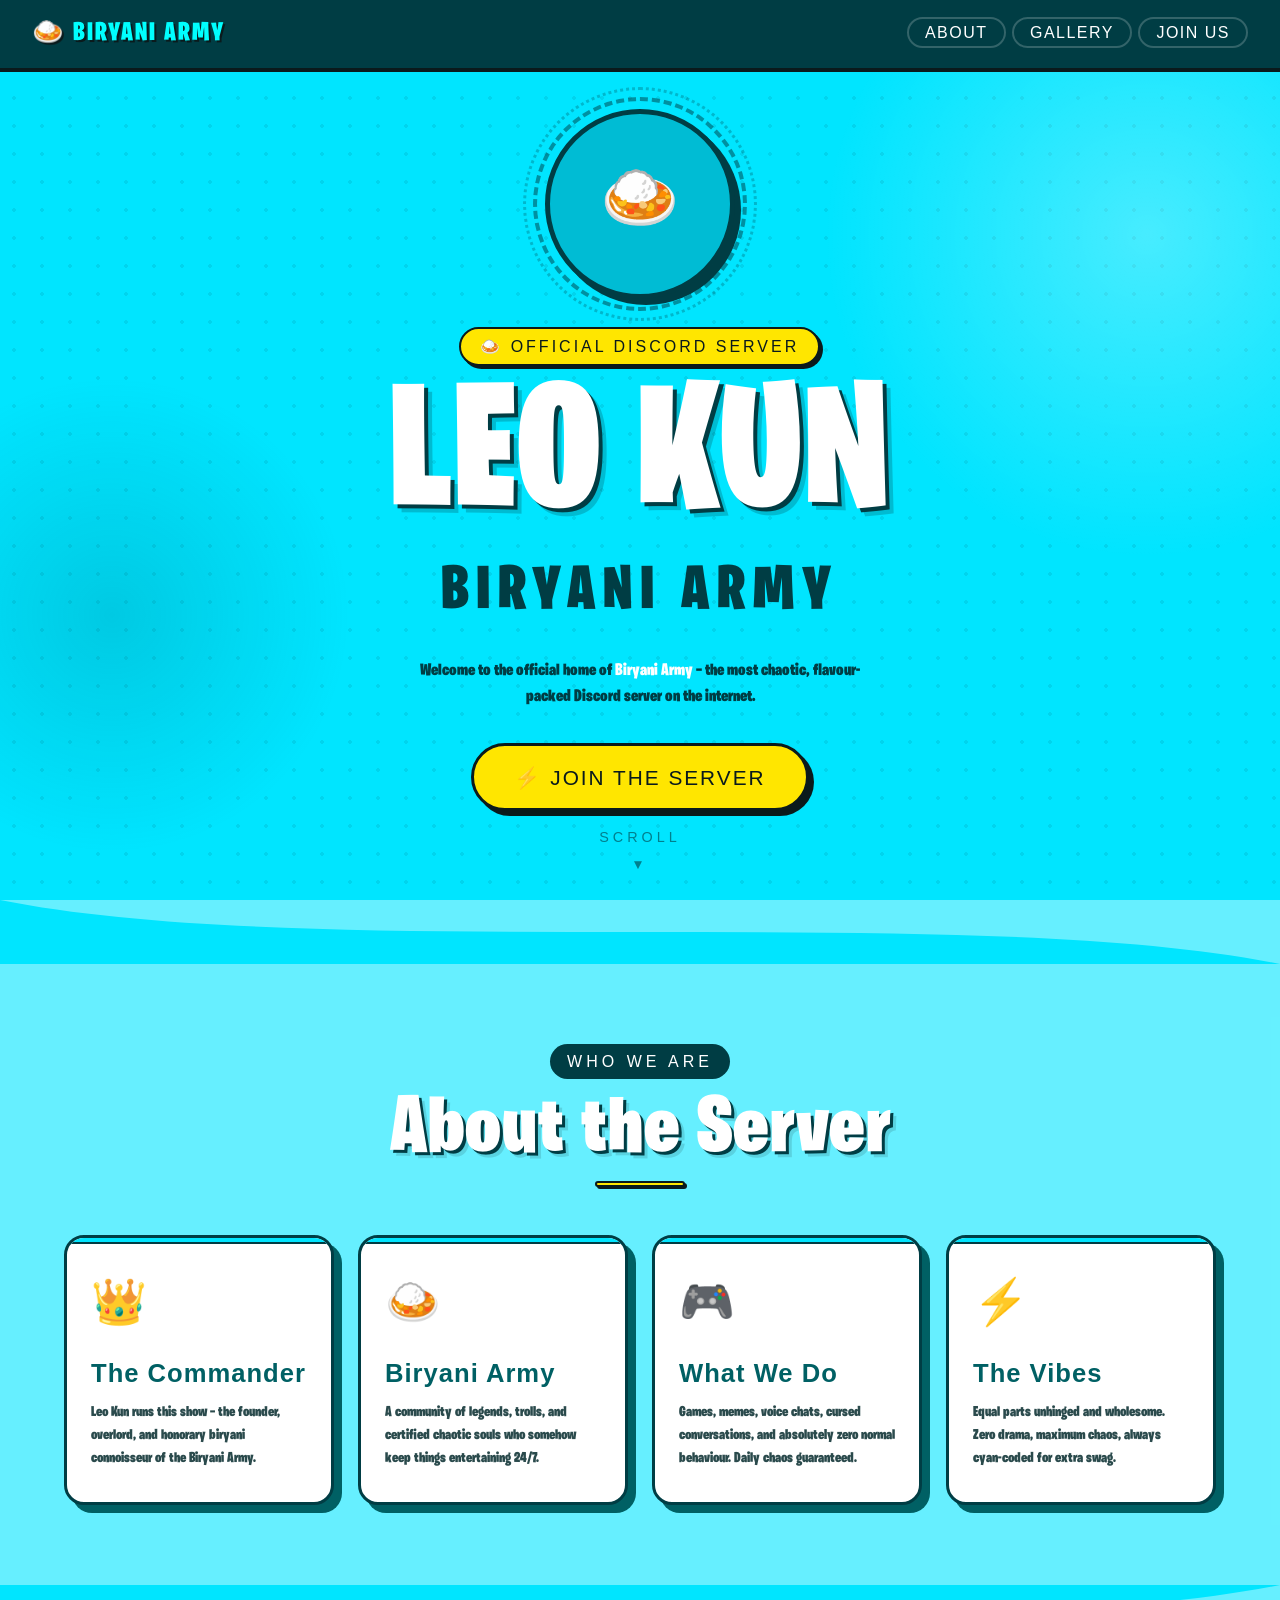
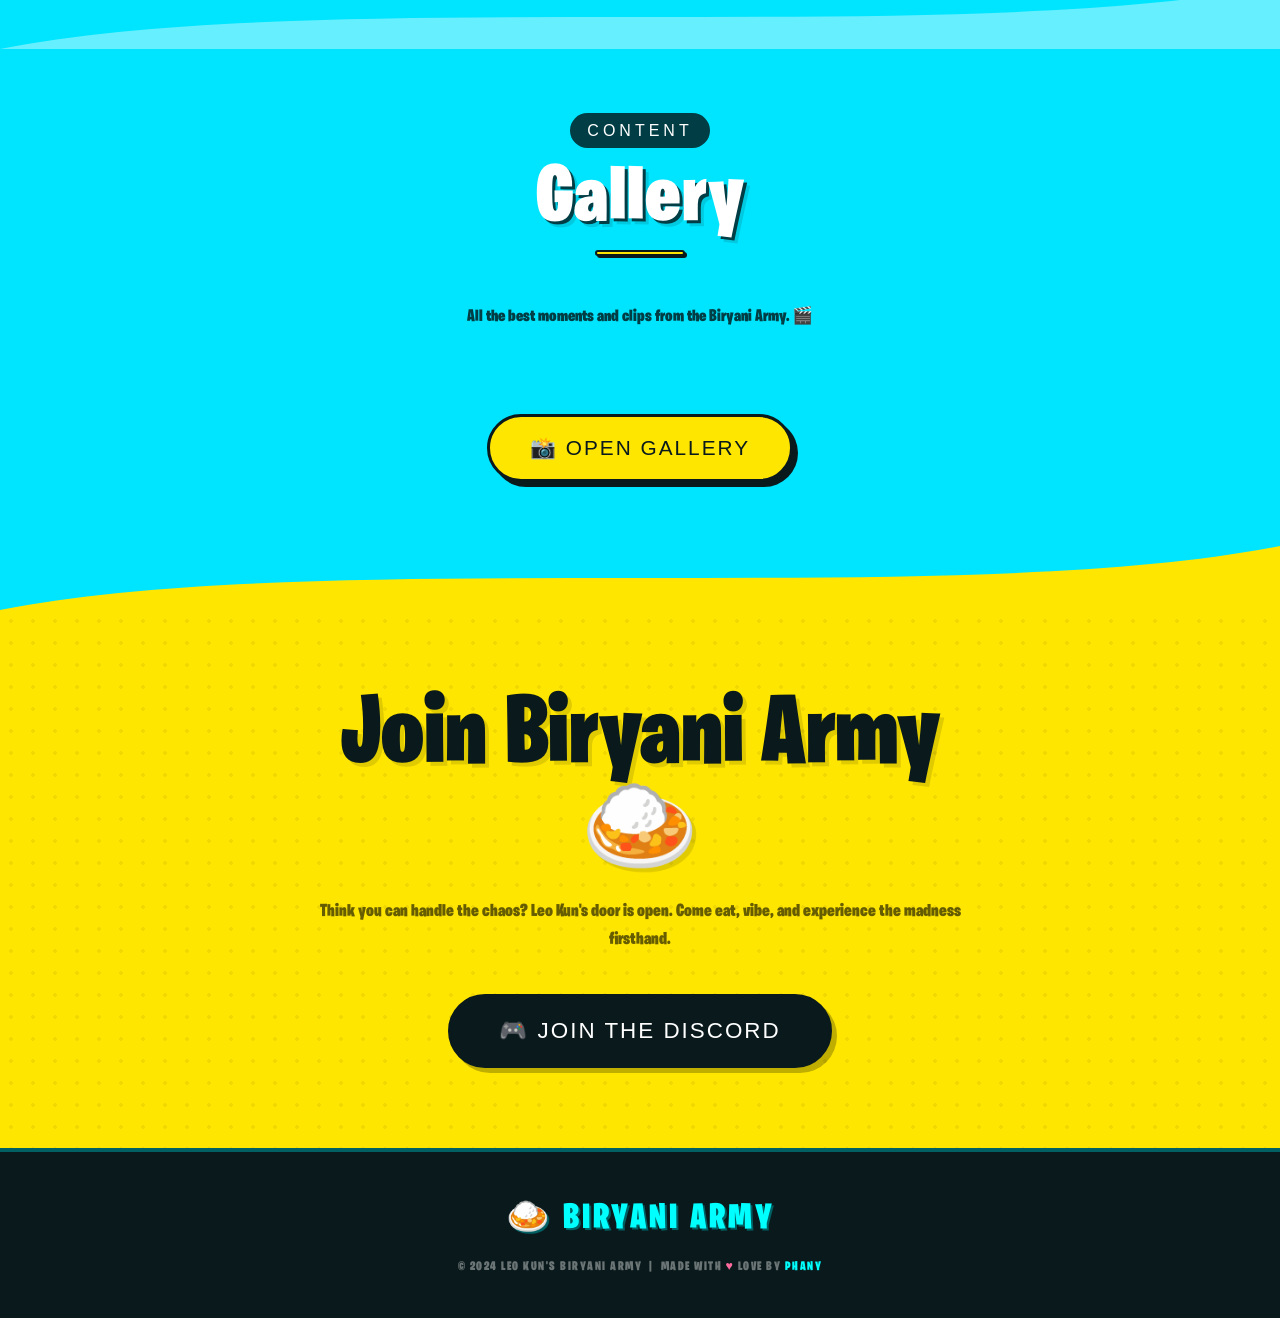
==== index.html @ 3897d091 "Add files via upload" ====
<!DOCTYPE html>
<html lang="en">
<head>
  <meta charset="UTF-8" />
  <meta name="viewport" content="width=device-width, initial-scale=1.0" />
  <title>Biryani Army — Leo Kun's Discord</title>
  <meta name="description" content="Official website of the Biryani Army Discord server, owned by Leo Kun." />
  <link rel="stylesheet" href="styles.css" />
  <link rel="icon" href="data:image/svg+xml,<svg xmlns='http://www.w3.org/2000/svg' viewBox='0 0 100 100'><text y='.9em' font-size='90'>🍛</text></svg>" />
  <style>
    h1,h2, p, a{
      font-family: "bur";
    }
  </style>
</head>
<body>

<div class="wrapper">

  <nav>
    <a href="index.html" class="nav-logo" style="font-family: bur;">🍛 BIRYANI ARMY</a>
    <ul class="nav-links">
      <li><a href="#about">About</a></li>
      <li><a href="gallery.html">Gallery</a></li>
      <li><a href="#join">Join Us</a></li>
    </ul>
    <button class="hamburger" id="hamburger" aria-label="Toggle menu">
      <span></span><span></span><span></span>
    </button>
  </nav>

  <div class="mobile-menu" id="mobileMenu">
    <a href="#about"       onclick="closeMobileMenu()">About</a>
    <a href="gallery.html" onclick="closeMobileMenu()">Gallery</a>
    <a href="#join"        onclick="closeMobileMenu()">Join Us</a>
  </div>


  <section id="hero">
    <div class="hero-avatar-wrap">
      <div class="hero-avatar-ring"  aria-hidden="true"></div>
      <div class="hero-avatar-ring2" aria-hidden="true"></div>
      <img
        class="hero-avatar"
        src="a_db7cc9156eb42a39c68ca871bf5102cb.gif"
        alt="Leo Kun"
        onerror="this.outerHTML='<div class=\'hero-avatar hero-avatar-placeholder\'>🍛</div>'"
      />
    </div>
    <span class="hero-badge">🍛 Official Discord Server</span>
    <h1 class="hero-title">LEO KUN</h1>
    <p class="hero-subtitle">Biryani Army</p>
    <p class="hero-desc">
      Welcome to the official home of <strong>Biryani Army</strong> —
      the most chaotic, flavour-packed Discord server on the internet.
    </p>
    <a href="#join" class="hero-cta">⚡ Join the Server</a>
    <div class="scroll-hint" aria-hidden="true">Scroll</div>
  </section>


  <div class="wave-sep">
    <svg viewBox="0 0 1200 60" preserveAspectRatio="none" xmlns="http://www.w3.org/2000/svg">
      <path d="M0,0 C300,60 900,0 1200,60 L1200,0 Z" fill="rgba(255,255,255,0.4)"/>
    </svg>
  </div>


  <div class="section-stripe-white">
    <section id="about" class="section-wrap">
      <div class="section-header">
        <span class="section-eyebrow">Who We Are</span>
        <h2 class="section-title">About the Server</h2>
        <span class="section-title-underline"></span>
      </div>
      <div class="about-grid">
        <div class="about-card">
          <span class="about-card-icon">👑</span>
          <h3>The Commander</h3>
          <p>Leo Kun runs this show — the founder, overlord, and honorary biryani connoisseur of the Biryani Army.</p>
        </div>
        <div class="about-card">
          <span class="about-card-icon">🍛</span>
          <h3>Biryani Army</h3>
          <p>A community of legends, trolls, and certified chaotic souls who somehow keep things entertaining 24/7.</p>
        </div>
        <div class="about-card">
          <span class="about-card-icon">🎮</span>
          <h3>What We Do</h3>
          <p>Games, memes, voice chats, cursed conversations, and absolutely zero normal behaviour. Daily chaos guaranteed.</p>
        </div>
        <div class="about-card">
          <span class="about-card-icon">⚡</span>
          <h3>The Vibes</h3>
          <p>Equal parts unhinged and wholesome. Zero drama, maximum chaos, always cyan-coded for extra swag.</p>
        </div>
      </div>
    </section>
  </div>


  <div class="wave-sep">
    <svg viewBox="0 0 1200 60" preserveAspectRatio="none" xmlns="http://www.w3.org/2000/svg">
      <path d="M0,60 C300,0 900,60 1200,0 L1200,60 Z" fill="rgba(255,255,255,0.4)"/>
    </svg>
  </div>


  <section id="gallery-cta" class="section-wrap" style="text-align:center; padding:4rem 1.5rem;">
    <div class="section-header">
      <span class="section-eyebrow">Content</span>
      <h2 class="section-title">Gallery</h2>
      <span class="section-title-underline"></span>
    </div>
    <p>All the best moments and clips from the Biryani Army. 🎬</p>
    <br/><br/>
    <a href="gallery.html" class="hero-cta" style="animation:none;">📸 Open Gallery</a>
  </section>


  <div class="wave-sep">
    <svg viewBox="0 0 1200 60" preserveAspectRatio="none" xmlns="http://www.w3.org/2000/svg">
      <path d="M0,60 C300,0 900,60 1200,0 L1200,60 Z" fill="#FFE600"/>
    </svg>
  </div>


  <div class="join-section">
    <section id="join">
      <div class="join-box">
        <h2>Join Biryani Army 🍛</h2>
        <p>Think you can handle the chaos? Leo Kun's door is open. Come eat, vibe, and experience the madness firsthand.</p>
        <a href="https://discord.gg/u4m7vjTey6" class="btn-discord" target="_blank" rel="noopener noreferrer">
          🎮 Join the Discord
        </a>
      </div>
    </section>
  </div>


  <footer>
    <div class="footer-inner">
      <p class="footer-logo">🍛 BIRYANI ARMY</p>
      <p class="footer-credit">
        &copy; <span id="footer-year">2024</span> Leo Kun's Biryani Army &nbsp;|&nbsp;
        Made with <span class="heart">♥</span> love by <span class="name">Phany</span>
      </p>
    </div>
  </footer>

</div>

<script src="scripts.js"></script>
<script>
  const btn  = document.getElementById('hamburger');
  const menu = document.getElementById('mobileMenu');
  btn.addEventListener('click', () => { btn.classList.toggle('open'); menu.classList.toggle('open'); });
  function closeMobileMenu() { btn.classList.remove('open'); menu.classList.remove('open'); }
</script>
</body>
</html>
---- styles.css ----
/* ============================================
   BIRYANI ARMY — Leo Kun's Discord Server
   Made with love by Phany
   ============================================ */

@import url('https://fonts.googleapis.com/css2?family=Nunito:wght@400;600;700;800;900&display=swap');

/* Burbank Big Condensed — user's self-hosted font */
@font-face {
  font-family: 'Burbank';
  src: url('bur.woff2') format('woff2'),
       url('bur.woff')  format('woff'),
       url('bur.ttf')   format('truetype');
  font-weight: normal;
  font-style: normal;
  font-display: swap;
}

:root {
  --cyan-bg:      #00E5FF;
  --cyan-bright:  #00FFFF;
  --cyan-mid:     #00BCD4;
  --cyan-deep:    #0097A7;
  --cyan-darker:  #006064;
  --cyan-darkest: #003D44;
  --white:        #FFFFFF;
  --black:        #0A1A1C;
  --yellow:       #FFE600;
  --red:          #FF2D55;

  --font-display: 'Burbank', 'Bebas Neue', sans-serif;
  --font-body:    'Nunito', sans-serif;
}

*, *::before, *::after { box-sizing: border-box; margin: 0; padding: 0; }
html { scroll-behavior: smooth; }

body {
  background-color: var(--cyan-bg);
  color: var(--black);
  font-family: var(--font-body);
  line-height: 1.6;
  overflow-x: hidden;
}

body::before {
  content: '';
  position: fixed;
  inset: 0;
  background-image: radial-gradient(circle, rgba(0,0,0,0.07) 2px, transparent 2px);
  background-size: 28px 28px;
  pointer-events: none;
  z-index: 0;
}

::-webkit-scrollbar { width: 10px; }
::-webkit-scrollbar-track { background: var(--cyan-mid); }
::-webkit-scrollbar-thumb { background: var(--cyan-darkest); border-radius: 999px; border: 2px solid var(--cyan-mid); }

.wrapper { position: relative; z-index: 1; }

/* ── NAV ── */
nav {
  position: fixed;
  top: 0; left: 0; right: 0;
  z-index: 1000;
  display: flex;
  align-items: center;
  justify-content: space-between;
  padding: 0 2rem;
  height: 68px;
  background: var(--cyan-darkest);
  box-shadow: 0 4px 0 var(--black);
}

.nav-logo {
  font-family: var(--font-display);
  font-size: 1.6rem;
  color: var(--cyan-bright);
  text-decoration: none;
  letter-spacing: 2px;
  text-shadow: 2px 2px 0 var(--black);
  transition: color 0.2s, transform 0.2s;
  white-space: nowrap;
}
.nav-logo:hover { color: var(--yellow); transform: scale(1.05) rotate(-1deg); }

.nav-links { display: flex; gap: 0.4rem; list-style: none; justify-content: flex-end; flex-wrap: wrap; }
.nav-links a {
  font-family: var(--font-display);
  font-size: 1rem;
  color: var(--white);
  text-decoration: none;
  letter-spacing: 1.5px;
  text-transform: uppercase;
  padding: 0.3rem 1rem;
  border-radius: 999px;
  border: 2px solid rgba(255,255,255,0.2);
  transition: all 0.2s;
  white-space: nowrap;
}
.nav-links a:hover {
  background: var(--cyan-bright);
  color: var(--black);
  border-color: var(--cyan-bright);
  transform: translateY(-2px) rotate(-1deg);
  box-shadow: 2px 2px 0 var(--black);
}

.hamburger { display: none; flex-direction: column; gap: 5px; cursor: pointer; padding: 6px; background: none; border: none; }
.hamburger span { display: block; width: 26px; height: 3px; background: var(--white); border-radius: 3px; transition: all 0.3s; }
.hamburger.open span:nth-child(1) { transform: translateY(8px) rotate(45deg); }
.hamburger.open span:nth-child(2) { opacity: 0; }
.hamburger.open span:nth-child(3) { transform: translateY(-8px) rotate(-45deg); }

.mobile-menu {
  display: none;
  position: fixed;
  top: 68px; left: 0; right: 0;
  background: var(--cyan-darkest);
  z-index: 999;
  padding: 1.5rem;
  border-bottom: 4px solid var(--black);
  flex-direction: column;
  gap: 0.75rem;
}
.mobile-menu.open { display: flex; }
.mobile-menu a {
  font-family: var(--font-display);
  font-size: 1.4rem;
  color: var(--white);
  text-decoration: none;
  text-transform: uppercase;
  letter-spacing: 2px;
  padding: 0.75rem 1rem;
  border-radius: 12px;
  border: 2px solid rgba(255,255,255,0.15);
  transition: all 0.2s;
}
.mobile-menu a:hover { background: var(--cyan-bright); color: var(--black); border-color: var(--cyan-bright); }

/* ── HERO ── */
#hero {
  min-height: 100vh;
  padding: 100px 1.5rem 5rem;
  display: flex;
  flex-direction: column;
  align-items: center;
  justify-content: center;
  text-align: center;
  position: relative;
  overflow: hidden;
}
#hero::before, #hero::after { content: ''; position: absolute; border-radius: 50%; pointer-events: none; }
#hero::before {
  width: clamp(250px, 55vw, 650px); height: clamp(250px, 55vw, 650px);
  background: radial-gradient(circle, rgba(255,255,255,0.28) 0%, transparent 70%);
  top: -10%; right: -15%;
  animation: blobFloat 6s ease-in-out infinite;
}
#hero::after {
  width: clamp(180px, 38vw, 480px); height: clamp(180px, 38vw, 480px);
  background: radial-gradient(circle, rgba(0,80,100,0.18) 0%, transparent 70%);
  bottom: 5%; left: -10%;
  animation: blobFloat 8s ease-in-out infinite reverse;
}
@keyframes blobFloat { 0%,100% { transform: translateY(0) scale(1); } 50% { transform: translateY(-20px) scale(1.05); } }

.hero-avatar-wrap {
  position: relative;
  width: clamp(130px, 30vw, 190px); height: clamp(130px, 30vw, 190px);
  margin: 0 auto 1.75rem;
}
.hero-avatar-ring  { position: absolute; inset: -12px; border-radius: 50%; border: 4px dashed var(--cyan-darkest); opacity: 0.5; animation: spinRing 8s linear infinite; }
.hero-avatar-ring2 { position: absolute; inset: -22px; border-radius: 50%; border: 3px dotted rgba(0,0,0,0.2); animation: spinRing 12s linear infinite reverse; }
@keyframes spinRing { to { transform: rotate(360deg); } }

.hero-avatar {
  width: 100%; height: 100%;
  border-radius: 50%; object-fit: cover;
  border: 5px solid var(--cyan-darkest);
  box-shadow: 6px 6px 0 var(--cyan-darkest);
  display: block;
}
.hero-avatar-placeholder {
  width: 100%; height: 100%; border-radius: 50%;
  background: var(--cyan-mid); border: 5px solid var(--cyan-darkest);
  box-shadow: 6px 6px 0 var(--cyan-darkest);
  display: flex; align-items: center; justify-content: center;
  font-size: clamp(2.5rem, 8vw, 4rem);
}

.hero-badge {
  display: inline-block;
  font-family: var(--font-display);
  font-size: 1rem;
  letter-spacing: 3px;
  text-transform: uppercase;
  background: var(--yellow);
  color: var(--black);
  padding: 0.3rem 1.2rem;
  border-radius: 999px;
  border: 2px solid var(--black);
  box-shadow: 3px 3px 0 var(--black);
  margin-bottom: 1rem;
  animation: bounceIn 0.6s cubic-bezier(.36,.07,.19,.97) both;
}
@keyframes bounceIn {
  0%   { transform: scale(0.3) rotate(-8deg); opacity: 0; }
  60%  { transform: scale(1.1) rotate(2deg); opacity: 1; }
  100% { transform: scale(1) rotate(0); }
}

.hero-title {
  font-family: var(--font-display);
  font-size: clamp(4rem, 18vw, 11rem);
  color: var(--white);
  line-height: 0.9;
  letter-spacing: 2px;
  text-shadow: 4px 4px 0 var(--cyan-darkest), 8px 8px 0 rgba(0,0,0,0.18);
  margin-bottom: 0.25rem;
  animation: titleSlam 0.5s cubic-bezier(.36,.07,.19,.97) 0.2s both;
}
@keyframes titleSlam { from { transform: scale(1.3) translateY(-20px); opacity: 0; } to { transform: scale(1) translateY(0); opacity: 1; } }

.hero-subtitle {
  font-family: var(--font-display);
  font-size: clamp(1.4rem, 6vw, 3.8rem);
  color: var(--cyan-darkest);
  letter-spacing: 8px;
  text-transform: uppercase;
  margin-bottom: 1rem;
  opacity: 0.85;
  animation: fadeUp 0.6s ease 0.4s both;
}

.hero-desc {
  font-family: var(--font-body);
  font-size: clamp(0.85rem, 2.5vw, 1.05rem);
  font-weight: 600;
  color: var(--cyan-darkest);
  max-width: 480px;
  margin: 0 auto 2rem;
  animation: fadeUp 0.6s ease 0.5s both;
}
.hero-desc strong { color: var(--white); }

@keyframes fadeUp { from { transform: translateY(20px); opacity: 0; } to { transform: translateY(0); opacity: 1; } }

.hero-cta {
  display: inline-flex;
  align-items: center;
  gap: 0.6rem;
  padding: 0.9rem 2.5rem;
  font-family: var(--font-display);
  font-size: 1.3rem;
  letter-spacing: 2px;
  text-transform: uppercase;
  color: var(--black);
  background: var(--yellow);
  border: 3px solid var(--black);
  border-radius: 999px;
  text-decoration: none;
  box-shadow: 5px 5px 0 var(--black);
  transition: transform 0.15s, box-shadow 0.15s;
  animation: fadeUp 0.6s ease 0.6s both;
}
.hero-cta:hover  { transform: translate(-2px,-2px); box-shadow: 8px 8px 0 var(--black); }
.hero-cta:active { transform: translate(2px,2px);   box-shadow: 2px 2px 0 var(--black); }

.scroll-hint {
  position: absolute;
  bottom: 1.5rem; left: 50%;
  transform: translateX(-50%);
  display: flex; flex-direction: column; align-items: center; gap: 0.3rem;
  font-family: var(--font-display);
  font-size: 0.9rem;
  letter-spacing: 4px;
  text-transform: uppercase;
  color: var(--cyan-darkest);
  opacity: 0.6;
  animation: bobble 2s ease-in-out infinite;
}
.scroll-hint::after { content: '▼'; font-size: 0.85rem; }
@keyframes bobble { 0%,100% { transform: translateX(-50%) translateY(0); } 50% { transform: translateX(-50%) translateY(7px); } }

/* ── SECTION SHARED ── */
.section-wrap { padding: 5rem 1.5rem; max-width: 1200px; margin: 0 auto; }
.section-header { text-align: center; margin-bottom: 3rem; }

.section-eyebrow {
  display: inline-block;
  font-family: var(--font-display);
  font-size: 1rem;
  letter-spacing: 4px;
  text-transform: uppercase;
  color: var(--white);
  background: var(--cyan-darkest);
  padding: 0.3rem 1.1rem;
  border-radius: 999px;
  margin-bottom: 0.75rem;
}

.section-title {
  font-family: var(--font-display);
  font-size: clamp(2.4rem, 8vw, 5rem);
  color: var(--white);
  text-shadow: 3px 3px 0 var(--cyan-darkest), 6px 6px 0 rgba(0,0,0,0.12);
  line-height: 1;
  letter-spacing: 1px;
}

.section-title-underline {
  display: block;
  margin: 0.6rem auto 0;
  width: clamp(60px, 15%, 90px);
  height: 6px;
  background: var(--yellow);
  border: 2px solid var(--black);
  border-radius: 999px;
  box-shadow: 2px 2px 0 var(--black);
}

.wave-sep { width: 100%; overflow: hidden; line-height: 0; }
.wave-sep svg { display: block; width: 100%; height: clamp(35px, 5vw, 70px); }
.section-stripe-white { background: rgba(255,255,255,0.4); }

/* ── ABOUT CARDS ── */
.about-grid { display: grid; grid-template-columns: repeat(auto-fit, minmax(220px, 1fr)); gap: 1.5rem; }
.about-card {
  background: var(--white);
  border: 3px solid var(--cyan-darkest);
  border-radius: 20px;
  padding: 2rem 1.5rem;
  box-shadow: 8px 8px 0 var(--cyan-darker);
  transition: transform 0.2s, box-shadow 0.2s;
  position: relative; overflow: hidden;
}
.about-card::before {
  content: ''; position: absolute; top: 0; left: 0; right: 0;
  height: 6px; background: var(--cyan-bg); border-bottom: 2px solid var(--cyan-darkest);
}
.about-card:hover { transform: translate(-4px,-4px) rotate(-1deg); box-shadow: 10px 10px 0 var(--cyan-darkest); }

.about-card-icon { font-size: 2.8rem; display: block; margin-bottom: 0.75rem; animation: iconWiggle 4s ease-in-out infinite; }
@keyframes iconWiggle { 0%,85%,100% { transform: rotate(0); } 92% { transform: rotate(-12deg) scale(1.1); } }

.about-card h3 {
  font-family: var(--font-display);
  font-size: 1.6rem;
  color: var(--cyan-darker);
  letter-spacing: 1px;
  margin-bottom: 0.4rem;
}
.about-card p { font-family: var(--font-body); font-size: 0.9rem; font-weight: 600; color: #2a4a4c; }

/* ── GALLERY CTA (index page) ── */
#gallery-cta { text-align: center; padding: 4rem 1.5rem; }
#gallery-cta p { font-family: var(--font-body); font-weight: 700; color: var(--cyan-darkest); margin-bottom: 2rem; font-size: 1.05rem; }

/* ── JOIN ── */
.join-section { background: var(--yellow); position: relative; overflow: hidden; }
.join-section::before {
  content: ''; position: absolute; inset: 0;
  background-image: radial-gradient(circle, rgba(0,0,0,0.06) 2px, transparent 2px);
  background-size: 22px 22px;
}
.join-box { position: relative; z-index: 1; text-align: center; padding: 5rem 1.5rem; max-width: 700px; margin: 0 auto; }
.join-box h2 {
  font-family: var(--font-display);
  font-size: clamp(2.5rem, 9vw, 6rem);
  color: var(--black);
  text-shadow: 4px 4px 0 rgba(0,0,0,0.12);
  line-height: 1; margin-bottom: 1rem;
}
.join-box p { font-family: var(--font-body); font-size: clamp(0.9rem, 2.5vw, 1.1rem); font-weight: 700; color: rgba(0,0,0,0.6); margin-bottom: 2.5rem; }

.btn-discord {
  display: inline-flex; align-items: center; gap: 0.7rem;
  padding: 1rem 3rem;
  font-family: var(--font-display);
  font-size: 1.4rem;
  letter-spacing: 2px;
  text-transform: uppercase;
  color: var(--white);
  background: var(--black);
  border: 3px solid var(--black);
  border-radius: 999px;
  text-decoration: none;
  box-shadow: 5px 5px 0 rgba(0,0,0,0.25);
  transition: transform 0.15s, box-shadow 0.15s, background 0.15s;
}
.btn-discord:hover { background: var(--cyan-darker); transform: translate(-3px,-3px); box-shadow: 8px 8px 0 rgba(0,0,0,0.25); }
.btn-discord:active { transform: translate(2px,2px); box-shadow: 2px 2px 0 rgba(0,0,0,0.25); }

/* ── FOOTER ── */
footer { background: var(--black); padding: 2.5rem 1.5rem; text-align: center; border-top: 4px solid var(--cyan-darker); position: relative; z-index: 1; }
.footer-inner { max-width: 800px; margin: 0 auto; display: flex; flex-direction: column; align-items: center; gap: 0.6rem; }
.footer-logo { font-family: var(--font-display); font-size: 2.2rem; color: var(--cyan-bright); text-shadow: 2px 2px 0 var(--cyan-darker); letter-spacing: 3px; }
.footer-credit { font-family: var(--font-body); font-weight: 700; font-size: 0.78rem; letter-spacing: 1.5px; color: rgba(255,255,255,0.4); text-transform: uppercase; }
.footer-credit .name { color: var(--cyan-bright); font-weight: 900; }
.footer-credit .heart { color: #ff6b9d; display: inline-block; animation: heartbeat 1.2s ease-in-out infinite; }
@keyframes heartbeat { 0%,100% { transform: scale(1); } 50% { transform: scale(1.4); } }

/* ── GALLERY PAGE ── */
.gallery-page-hero { padding: 120px 1.5rem 3rem; text-align: center; }
.gallery-page-hero .section-title { font-size: clamp(3rem, 10vw, 7rem); }

.back-btn {
  display: inline-flex; align-items: center; gap: 0.5rem;
  margin-top: 1.5rem;
  padding: 0.65rem 1.8rem;
  font-family: var(--font-display);
  font-size: 1.1rem;
  letter-spacing: 1.5px;
  text-transform: uppercase;
  color: var(--black);
  background: var(--white);
  border: 3px solid var(--cyan-darkest);
  border-radius: 999px;
  text-decoration: none;
  box-shadow: 4px 4px 0 var(--cyan-darkest);
  transition: transform 0.15s, box-shadow 0.15s;
}
.back-btn:hover { transform: translate(-2px,-2px); box-shadow: 6px 6px 0 var(--cyan-darkest); }

.gallery-full { max-width: 1300px; margin: 0 auto; padding: 1rem 1.5rem 5rem; }

/* ── IMAGE GALLERY GRID ── */
.gallery-grid { display: grid; grid-template-columns: repeat(auto-fill, minmax(280px, 1fr)); gap: 1.75rem; }

.gallery-item {
  background: var(--white);
  border: 3px solid var(--cyan-darkest);
  border-radius: 16px;
  overflow: hidden;
  box-shadow: 8px 8px 0 var(--cyan-darker);
  transition: transform 0.2s, box-shadow 0.2s;
}
.gallery-item:hover { transform: translate(-4px,-4px) rotate(1deg); box-shadow: 10px 10px 0 var(--cyan-darkest); }

.gallery-item img {
  width: 100%;
  aspect-ratio: 16/10;
  object-fit: cover;
  display: block;
  border-bottom: 3px solid var(--cyan-darkest);
}

.gallery-item .img-label {
  padding: 0.9rem 1.1rem;
  font-family: var(--font-display);
  font-size: 1.1rem;
  letter-spacing: 1px;
  color: var(--cyan-darkest);
  background: #eefeff;
  display: flex;
  align-items: center;
  gap: 0.5rem;
}
.gallery-item .img-label::before {
  content: '📸';
  font-size: 0.9rem;
  flex-shrink: 0;
}

/* ── SCROLL REVEAL ── */
.reveal-hidden { opacity: 0; transform: translateY(32px) scale(0.97); transition: opacity 0.5s ease, transform 0.5s ease; }
.revealed { opacity: 1; transform: translateY(0) scale(1); }

/* ── RESPONSIVE TABLET ≤ 900px ── */
@media (max-width: 900px) {
  .nav-links  { display: none; }
  .hamburger  { display: flex; }
  .about-grid { grid-template-columns: repeat(2, 1fr); }
  .gallery-grid { grid-template-columns: repeat(2, 1fr); }
}

/* ── RESPONSIVE MOBILE ≤ 600px ── */
@media (max-width: 600px) {
  nav { padding: 0 1rem; height: 60px; }
  .mobile-menu { top: 60px; }
  .section-wrap { padding: 3.5rem 1rem; }
  .about-grid   { grid-template-columns: 1fr; }
  .gallery-grid { grid-template-columns: 1fr; }
  .join-box     { padding: 3.5rem 1rem; }
  .hero-cta     { padding: 0.8rem 1.8rem; font-size: 1.1rem; }
}

/* ── RESPONSIVE SMALL ≤ 380px ── */
@media (max-width: 380px) {
  .hero-badge { font-size: 0.8rem; }
}

@font-face {
  font-family: "bur";
  src: url("burbankbigcondensed_black.otf") format("opentype");
  font-weight: normal;
  font-style: normal;
}


body, h1,h2, p {
  font-family: "bur", sans-serif !important;
}
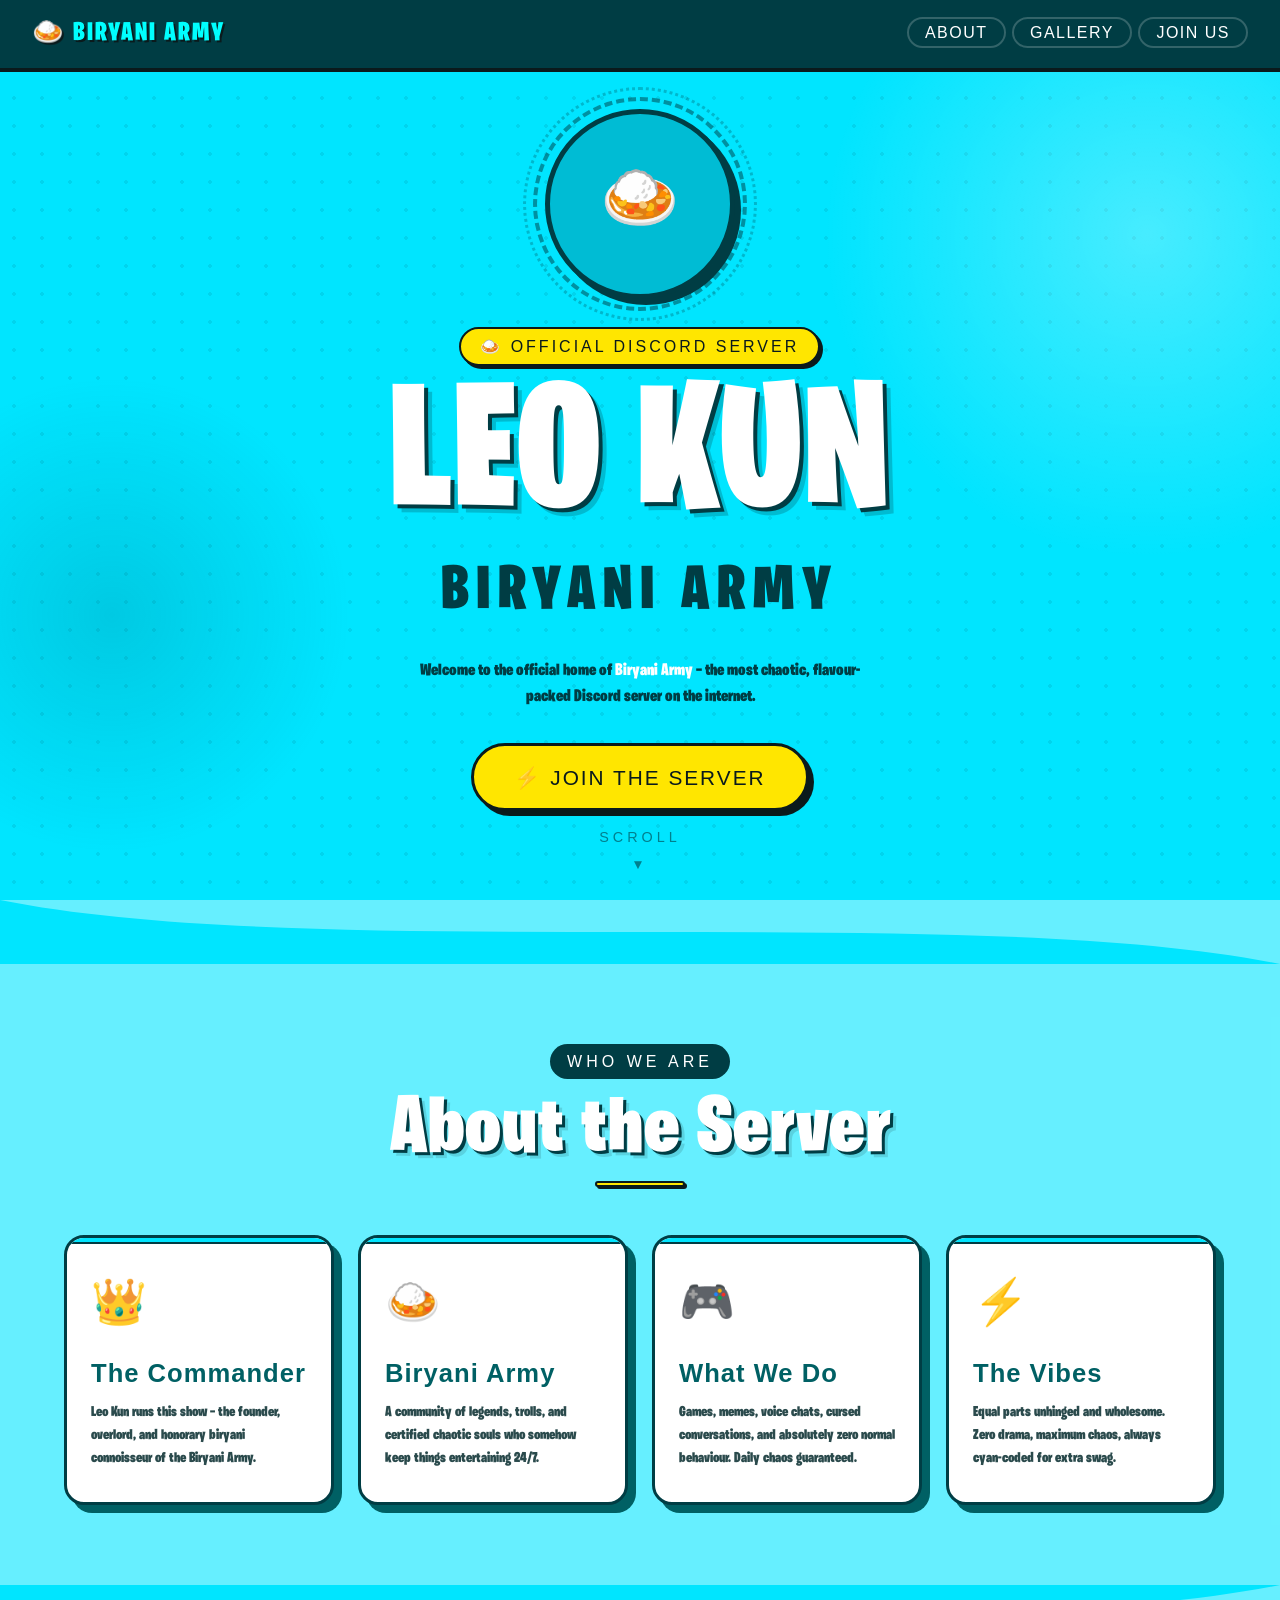
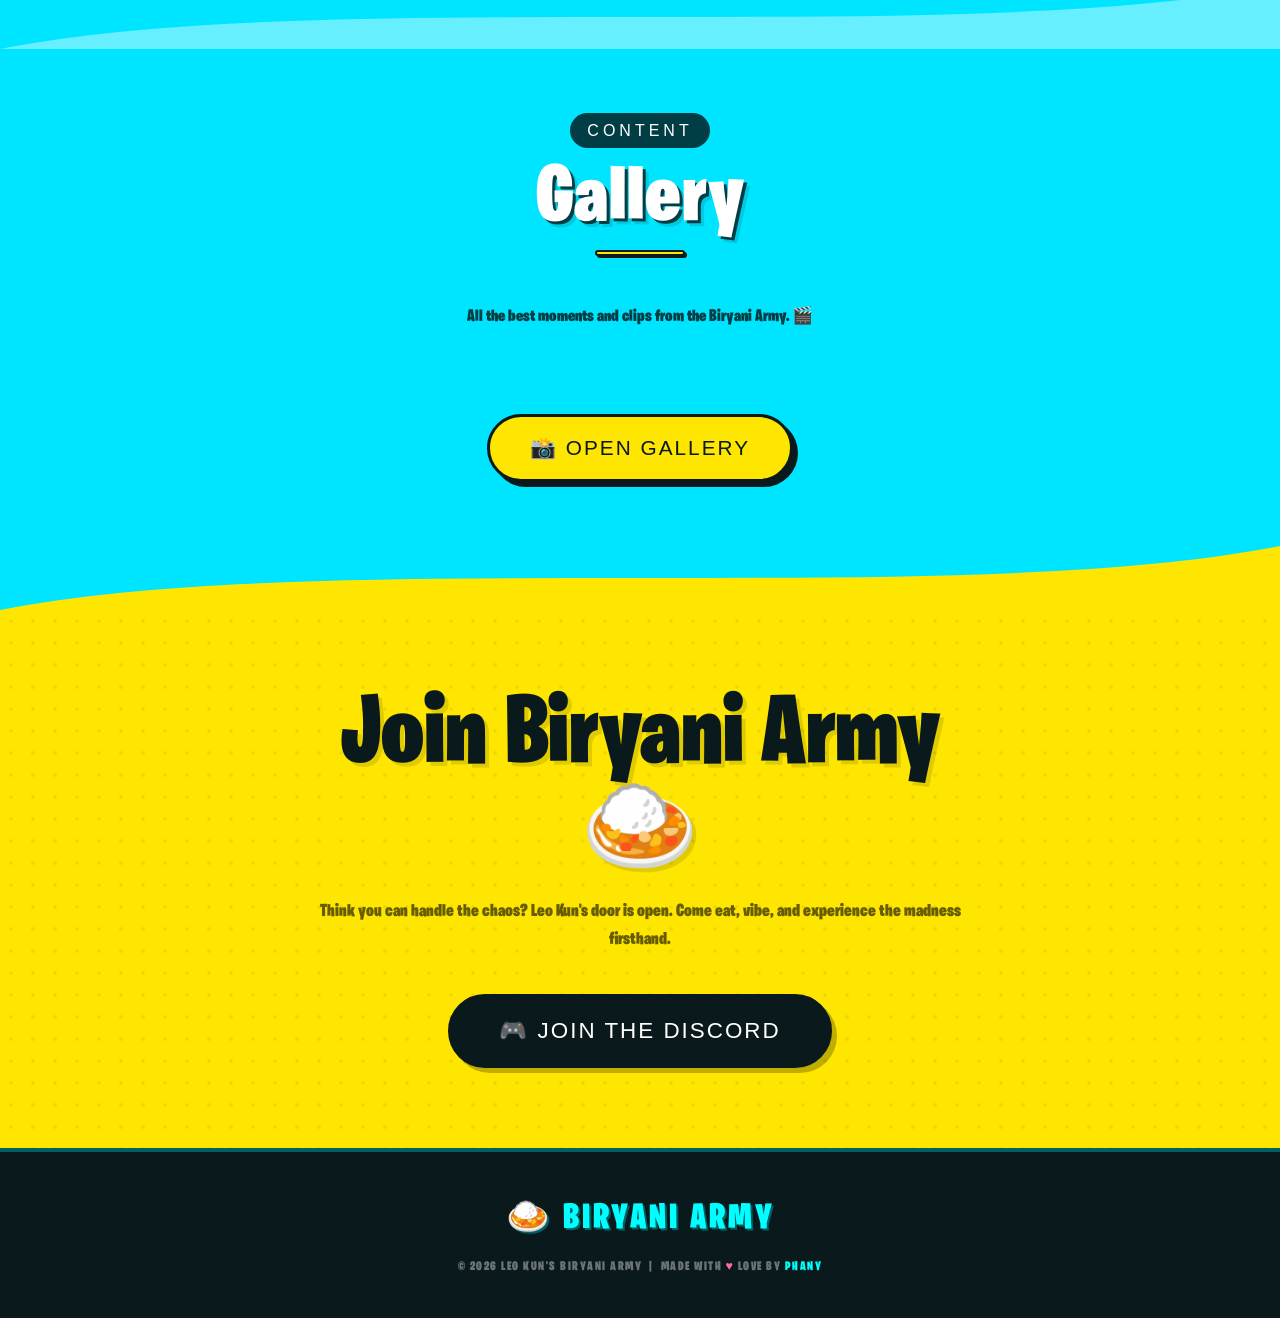
==== commit 32b9dab0: "Ponda lover foound a very important mistake" ====
--- a/index.html
+++ b/index.html
@@ -1,6 +1,6 @@
 <!DOCTYPE html>
 <html lang="en">
-<head>
+<head> 
   <meta charset="UTF-8" />
   <meta name="viewport" content="width=device-width, initial-scale=1.0" />
   <title>Biryani Army — Leo Kun's Discord</title>
@@ -142,7 +142,7 @@
     <div class="footer-inner">
       <p class="footer-logo">🍛 BIRYANI ARMY</p>
       <p class="footer-credit">
-        &copy; <span id="footer-year">2024</span> Leo Kun's Biryani Army &nbsp;|&nbsp;
+        &copy; <span id="footer-year">2026</span> Leo Kun's Biryani Army &nbsp;|&nbsp;
         Made with <span class="heart">♥</span> love by <span class="name">Phany</span>
       </p>
     </div>
@@ -158,4 +158,4 @@
   function closeMobileMenu() { btn.classList.remove('open'); menu.classList.remove('open'); }
 </script>
 </body>
-</html>+</html>
